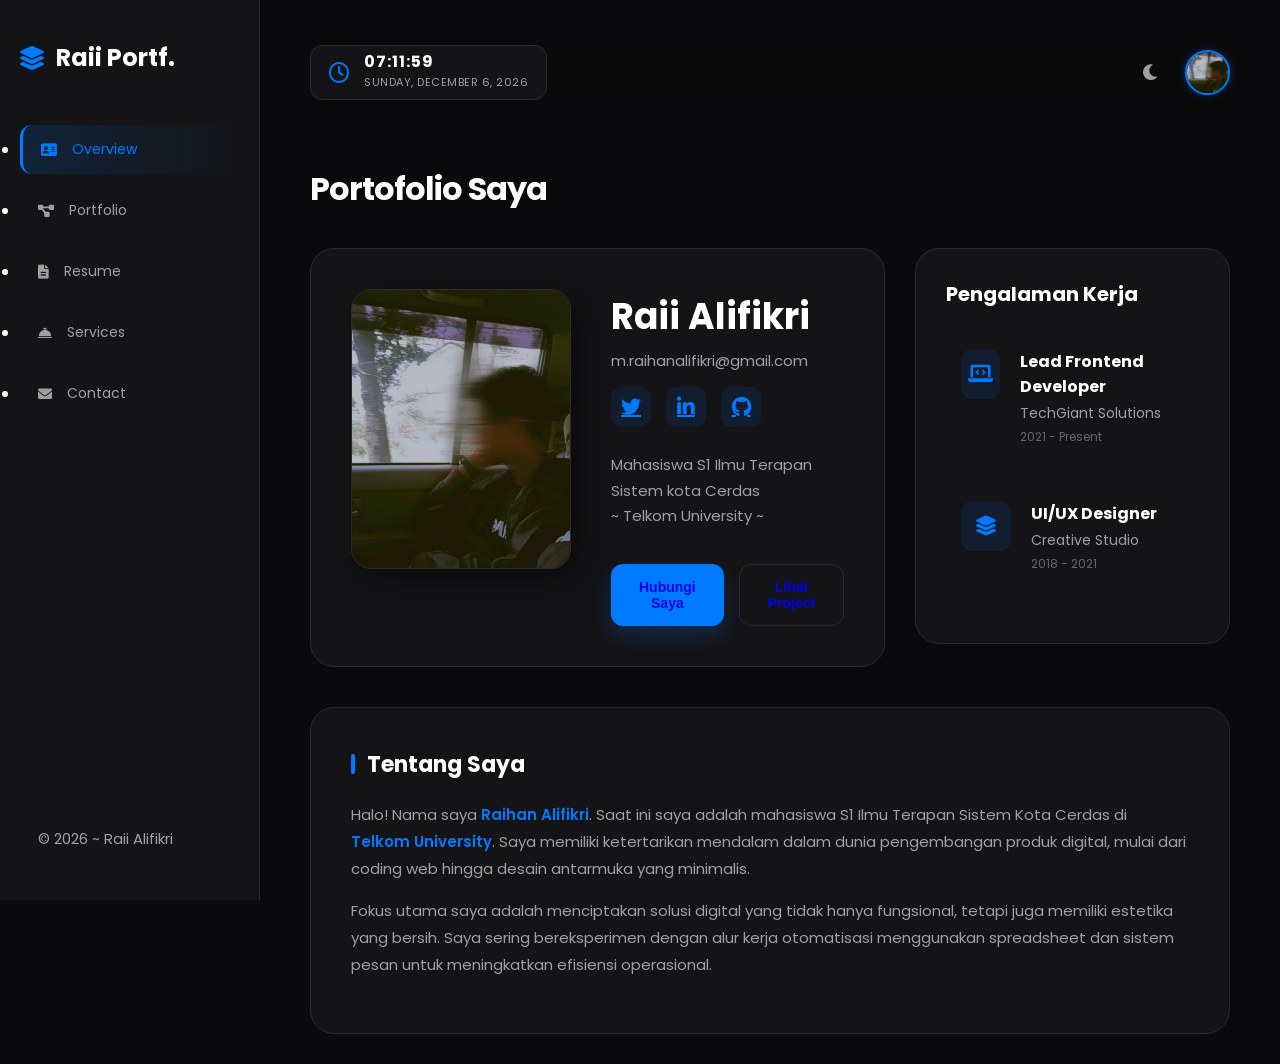
==== index.html @ f6c878d6 "first commit" ====
<!DOCTYPE html>
<html lang="id">

<head>
    <meta charset="UTF-8">
    <meta name="viewport" content="width=device-width, initial-scale=1.0">
    <title>Raii Store | Portfolio Elegan</title>
    <link href="https://fonts.googleapis.com/css2?family=Poppins:wght@300;400;600;700&display=swap" rel="stylesheet">
    <link rel="stylesheet" href="https://cdnjs.cloudflare.com/ajax/libs/font-awesome/6.0.0/css/all.min.css">
    <link rel="stylesheet" href="style.css">
</head>

<body>

    <div id="main-container">

        <aside id="sidebar">
            <div class="logo">
                <i class="fas fa-layer-group"></i> <span>Raii Portf.</span>
            </div>
            <nav>
                <ul>
                    <li><a href="#" class="active"><i class="fas fa-address-card"></i> <span>Overview</span></a></li>
                    <li><a href="portfolio.html"><i class="fas fa-project-diagram"></i> <span>Portfolio</span></a></li>
                    <li><a href="resume.html"><i class="fas fa-file-alt"></i> <span>Resume</span></a></li>
                    <li><a href="services.html"><i class="fas fa-concierge-bell"></i> <span>Services</span></a></li>
                    <li><a href="contact.html"><i class="fas fa-envelope"></i> <span>Contact</span></a></li>
                </ul>
            </nav>
            <a href="#" class="logout">
                <p>&copy; 2026 ~ Raii Alifikri</p>
            </a>
        </aside>

        <main id="main-content">
            <header id="topbar">
                <div class="digital-clock">
                    <div class="clock-icon">
                        <i class="far fa-clock"></i>
                    </div>
                    <div class="time-wrapper">
                        <span id="clock-time">00:00:00</span>
                        <span id="clock-date">Thursday, 9 April 2026</span>
                    </div>
                </div>
                <div class="top-right">
                    <div class="theme-toggle" id="theme-btn">
                        <i class="fas fa-moon"></i> </div>
                    <img src="image/1.jpeg" alt="Profile" class="profile-img-small">
                </div>
            </header>

            <section>
                <h2 class="section-title">Portofolio Saya</h2>
                <div class="content-grid">
                    <div id="profile-card">
                        <img src="image/1.jpeg" alt="Diri" class="profile-pic-large">
                        <div class="profile-info">
                            <div class="profile-header">
                                <div>
                                    <h1>Raii Alifikri</h1>
                                    <p class="email">m.raihanalifikri@gmail.com</p>
                                </div>
                                <div class="social-icons-blue">
                                    <a href="#"><i class="fab fa-twitter"></i></a>
                                    <a href="#"><i class="fab fa-linkedin-in"></i></a>
                                    <a href="#"><i class="fab fa-github"></i></a>
                                </div>
                            </div>

                            <p class="profile-bio">
                                Mahasiswa S1 Ilmu Terapan Sistem kota Cerdas <br>~ Telkom University ~
                            </p>

                            <div class="action-buttons">
                                <button class="btn btn-blue"><a href="contact.html"
                                        style="text-decoration: none;">Hubungi Saya</a></button>
                                <button class="btn btn-outline"><a href="portfolio.html"
                                        style="text-decoration: none;">Lihat Project</a></button>
                            </div>
                        </div>
                    </div>

                    <div id="experience-section">
                        <h3>Pengalaman Kerja</h3>
                        <div class="exp-item">
                            <div class="exp-icon"><i class="fas fa-laptop-code"></i></div>
                            <div class="exp-details">
                                <h4>Lead Frontend Developer</h4>
                                <p class="company">TechGiant Solutions</p>
                                <p class="date">2021 - Present</p>
                            </div>
                        </div>
                        <div class="exp-item">
                            <div class="exp-icon"><i class="fas fa-layer-group"></i></div>
                            <div class="exp-details">
                                <h4>UI/UX Designer</h4>
                                <p class="company">Creative Studio</p>
                                <p class="date">2018 - 2021</p>
                            </div>
                        </div>
                    </div>

                    <div id="about-me-section">
                        <h3>Tentang Saya</h3>
                        <div class="about-content">
                            <p>
                                Halo! Nama saya <strong>Raihan Alifikri</strong>. Saat ini saya adalah mahasiswa S1 Ilmu
                                Terapan Sistem Kota Cerdas di <strong>Telkom University</strong>. Saya memiliki
                                ketertarikan mendalam dalam dunia pengembangan produk digital, mulai dari coding web
                                hingga desain antarmuka yang minimalis.
                            </p>
                            <p>
                                Fokus utama saya adalah menciptakan solusi digital yang tidak hanya fungsional, tetapi
                                juga memiliki estetika yang bersih. Saya sering bereksperimen dengan alur kerja
                                otomatisasi menggunakan spreadsheet dan sistem pesan untuk meningkatkan efisiensi
                                operasional.
                            </p>
                        </div>
                    </div>
                </div>
            </section>
        </main>
    </div>

</body>
<div class="page-transition-overlay" id="transition-overlay"></div>
<script src="script.js"></script>

</html>
---- style.css ----
/* --- VARIABLE WARNA --- */
:root {
    --bg-body: #0a0a0c;
    --bg-card: #141417;
    --bg-card-hover: #1e1e22;
    --text-primary: #ffffff;
    --text-secondary: #a0a0a0;
    --accent-blue: #007bff;
    --border-color: #2a2a2e;
    --sidebar-width: 260px;
}

/* --- GLOBAL STYLES --- */
* {
    margin: 0; padding: 0;
    box-sizing: border-box;
    transition: all 0.3s ease;
}

body {
    font-family: 'Poppins', sans-serif;
    background-color: var(--bg-body);
    color: var(--text-primary);
    overflow-x: hidden;
}

/* --- SIDEBAR --- */
#sidebar {
    width: var(--sidebar-width);
    background-color: var(--bg-card);
    padding: 40px 20px;
    position: fixed;
    height: 100%;
    display: flex;
    flex-direction: column;
    border-right: 1px solid var(--border-color);
    z-index: 100;
}

.logo {
    font-size: 24px; font-weight: 700;
    margin-bottom: 50px; display: flex; align-items: center; gap: 12px;
}

.logo i { color: var(--accent-blue); }

nav ul li { margin-bottom: 12px; }

nav ul li a {
    display: flex; align-items: center; gap: 15px;
    padding: 14px 18px; border-radius: 12px;
    color: var(--text-secondary); text-decoration: none;
    font-size: 14px;
}

nav ul li a.active, nav ul li a:hover {
    background: linear-gradient(90deg, rgba(0, 123, 255, 0.15) 0%, transparent 100%);
    color: var(--accent-blue);
    border-left: 3px solid var(--accent-blue);
}

.logout { 
    margin-top: auto; 
    color: var(--text-secondary); 
    text-decoration: none;
    padding: 10px 18px;
    font-size: 14px;
}

.logout:hover { color: #ff4444; }

/* --- MAIN CONTENT & UPDATED HEADER --- */
#main-content {
    margin-left: var(--sidebar-width);
    padding: 30px 50px;
}

#topbar {
    display: flex; 
    justify-content: space-between;
    align-items: center;
    margin-bottom: 50px;
    background-color: rgba(10, 10, 12, 0.8);
    backdrop-filter: blur(10px);
    position: sticky;
    top: 0;
    z-index: 90;
    padding: 15px 0;
}

.search-box {
    background: var(--bg-card); 
    border: 1px solid var(--border-color);
    padding: 12px 20px; 
    border-radius: 12px; 
    width: 450px; 
    display: flex;
    align-items: center;
}

.search-box i { color: var(--text-secondary); font-size: 14px; }

.search-box input {
    background: transparent; border: none; color: white;
    margin-left: 12px; width: 100%; outline: none;
    font-size: 14px;
}

.top-right {
    display: flex; align-items: center; gap: 25px;
}

.notification i { 
    font-size: 18px; 
    color: var(--text-secondary); 
    cursor: pointer; 
}

.notification i:hover { color: var(--accent-blue); }

.profile-img-small { 
    width: 45px; height: 45px; 
    border-radius: 50%; 
    border: 2px solid var(--accent-blue);
    object-fit: cover;
    box-shadow: 0 0 10px rgba(0, 123, 255, 0.3);
}

/* --- SECTION & PROFILE CARD --- */
.section-title { 
    font-size: 32px; 
    font-weight: 700;
    margin-bottom: 35px; 
    letter-spacing: -1px;
}

.content-grid { 
    display: grid; 
    grid-template-columns: 1.8fr 1fr; 
    gap: 30px; 
    align-items: start;
}

#profile-card {
    background: var(--bg-card); 
    border: 1px solid var(--border-color);
    padding: 40px; 
    border-radius: 24px; 
    display: flex; 
    gap: 40px; /* Jarak antara foto dan teks lebih lebar */
    position: relative;
}

/* GAMBAR PORTFOLIO LEBIH BESAR & RAPI */
.profile-pic-large { 
    width: 220px; /* Ukuran lebih besar */
    height: 280px; 
    border-radius: 20px; 
    object-fit: cover; 
    border: 1px solid rgba(255,255,255,0.1);
    box-shadow: 10px 10px 30px rgba(0,0,0,0.5);
}

.profile-info { flex: 1; display: flex; flex-direction: column; justify-content: center; }

.profile-header h1 { font-size: 36px; font-weight: 700; margin-bottom: 5px; }
.profile-header .email { color: var(--text-secondary); margin-bottom: 15px; font-size: 15px; }

.social-icons-blue { display: flex; gap: 15px; margin-bottom: 25px; }
.social-icons-blue a { 
    color: var(--accent-blue); 
    font-size: 20px; 
    background: rgba(0, 123, 255, 0.1);
    width: 40px; height: 40px;
    display: flex; align-items: center; justify-content: center;
    border-radius: 10px;
}
.social-icons-blue a:hover { background: var(--accent-blue); color: white; transform: translateY(-3px); }

.stat-group { display: flex; gap: 30px; margin-bottom: 30px; }
.stat-item .number { color: var(--accent-blue); font-weight: 700; font-size: 24px; display: block; }
.stat-item .label { font-size: 12px; color: var(--text-secondary); text-transform: uppercase; letter-spacing: 1px; }

.profile-bio { 
    color: var(--text-secondary); 
    font-size: 15px; 
    line-height: 1.7; 
    margin-bottom: 35px; 
}

.profile-bio1 { 
    color: var(--text-secondary); 
    font-size: 15px; 
    line-height: 1.7; 
}

.action-buttons { display: flex; gap: 15px; }

.btn { 
    padding: 14px 28px; 
    border-radius: 12px; 
    font-weight: 600; 
    cursor: pointer; 
    border: none; 
    font-size: 14px;
    display: flex; align-items: center; gap: 10px;
}

.btn-blue { 
    background: var(--accent-blue); 
    color: white; 
    box-shadow: 0 10px 20px rgba(0, 123, 255, 0.2);
}
.btn-blue:hover { background: #0069d9; transform: scale(1.02); }

.btn-outline { 
    background: transparent; 
    border: 1px solid var(--border-color); 
    color: white; 
}
.btn-outline:hover { background: var(--border-color); border-color: var(--accent-blue); }

/* --- EXPERIENCE SECTION --- */
#experience-section { 
    background: var(--bg-card); 
    padding: 30px; 
    border-radius: 24px; 
    border: 1px solid var(--border-color); 
}

#experience-section h3 { margin-bottom: 25px; font-size: 20px; }

.exp-item { 
    display: flex; 
    gap: 20px; 
    margin-bottom: 25px; 
    padding: 15px;
    border-radius: 15px;
}
.exp-item:hover { background: rgba(255,255,255,0.02); }

.exp-icon { 
    color: var(--accent-blue); 
    background: rgba(0,123,255,0.1); 
    width: 50px; height: 50px;
    display: flex; align-items: center; justify-content: center;
    border-radius: 12px; 
    font-size: 20px;
}

.exp-details h4 { font-size: 16px; margin-bottom: 4px; }
.exp-details p.company { font-size: 14px; color: var(--text-secondary); }
.exp-details p.date { font-size: 12px; color: #666; margin-top: 4px; }

/* Responsive */
@media (max-width: 1100px) {
    .content-grid { grid-template-columns: 1fr; }
    .search-box { width: 100%; }
}

/* --- PORTFOLIO SPECIFIC --- */
.portfolio-header {
    display: flex;
    justify-content: space-between;
    align-items: center;
    margin-bottom: 40px;
}

.filter-container {
    display: flex;
    gap: 10px;
}

.filter-btn {
    background: var(--bg-card);
    border: 1px solid var(--border-color);
    color: var(--text-secondary);
    padding: 8px 18px;
    border-radius: 20px;
    cursor: pointer;
    font-size: 13px;
    font-weight: 500;
}

.filter-btn.active, .filter-btn:hover {
    background: var(--accent-blue);
    color: white;
    border-color: var(--accent-blue);
}

/* GRID PROJECT */
.portfolio-grid {
    display: grid;
    grid-template-columns: repeat(auto-fill, minmax(320px, 1fr));
    gap: 30px;
}

.project-card {
    background: var(--bg-card);
    border: 1px solid var(--border-color);
    border-radius: 20px;
    overflow: hidden;
    transition: transform 0.4s ease;
}

.project-card:hover {
    transform: translateY(-10px);
    border-color: var(--accent-blue);
}

.project-img {
    position: relative;
    width: 100%;
    height: 200px;
    overflow: hidden;
}

.project-img img {
    width: 100%;
    height: 100%;
    object-fit: cover;
}

/* OVERLAY EFFECT */
.project-overlay {
    position: absolute;
    top: 0; left: 0; width: 100%; height: 100%;
    background: rgba(0, 123, 255, 0.85);
    display: flex;
    align-items: center;
    justify-content: center;
    opacity: 0;
    transition: opacity 0.3s ease;
}

.project-card:hover .project-overlay {
    opacity: 1;
}

.overlay-content {
    display: flex;
    flex-direction: column;
    gap: 10px;
}

.overlay-content a {
    padding: 10px 20px;
    border-radius: 8px;
    font-size: 14px;
    font-weight: 600;
    text-align: center;
    text-decoration: none;
}

.view-btn { background: white; color: var(--accent-blue); }
.github-btn { background: #141417; color: white; border: 1px solid white; }

/* PROJECT INFO */
.project-info {
    padding: 25px;
}

.project-info .category {
    font-size: 11px;
    color: var(--accent-blue);
    text-transform: uppercase;
    letter-spacing: 2px;
    font-weight: 700;
}

.project-info h3 {
    margin: 10px 0;
    font-size: 20px;
}

.project-info p {
    font-size: 14px;
    color: var(--text-secondary);
    line-height: 1.6;
    margin-bottom: 20px;
}

.tech-stack {
    display: flex;
    gap: 8px;
    flex-wrap: wrap;
}

.tech-stack span {
    background: rgba(255,255,255,0.05);
    padding: 4px 12px;
    border-radius: 6px;
    font-size: 12px;
    color: var(--accent-blue);
    border: 1px solid rgba(0, 123, 255, 0.2);
}

/* --- PAGE TRANSITION --- */
.page-transition-overlay {
    position: fixed;
    top: 0;
    left: 0;
    width: 100%;
    height: 100%;
    background-color: var(--bg-body); /* Warna hitam sesuai tema lu */
    z-index: 9999;
    pointer-events: none;
    opacity: 0;
    transition: opacity 0.5s ease-in-out;
}

/* --- UPDATED PAGE TRANSITION (BLUR VERSION) --- */
.page-transition-overlay {
    position: fixed;
    top: 0;
    left: 0;
    width: 100%;
    height: 100%;
    /* Hitam transparan (0.6) biar masih kelihatan samar di belakangnya */
    background-color: rgba(10, 10, 12, 0.6); 
    /* Efek Blur */
    backdrop-filter: blur(0px); 
    -webkit-backdrop-filter: blur(0px); /* Support Safari */
    z-index: 9999;
    pointer-events: none;
    opacity: 0;
    transition: opacity 0.5s ease, backdrop-filter 0.5s ease;
}

/* Saat transisi aktif */
.page-transition-overlay.active {
    opacity: 1;
    backdrop-filter: blur(15px); /* Tingkat nge-blur pas transisi */
    -webkit-backdrop-filter: blur(15px);
    pointer-events: all;
}

/* Biar konten halaman baru muncul lebih halus dari arah bawah */
#main-content {
    animation: fadeInContent 0.8s ease-out;
}

@keyframes fadeInContent {
    from { 
        opacity: 0; 
        transform: translateY(20px); 
        filter: blur(10px); /* Halaman baru mulai dari kondisi blur juga */
    }
    to { 
        opacity: 1; 
        transform: translateY(0); 
        filter: blur(0px);
    }
}

/* --- RESUME SPECIFIC --- */
.resume-grid {
    display: grid;
    grid-template-columns: 1.5fr 1fr;
    gap: 30px;
}

.resume-box {
    background: var(--bg-card);
    border: 1px solid var(--border-color);
    padding: 30px;
    border-radius: 20px;
    margin-bottom: 30px;
}

.box-title {
    font-size: 18px;
    margin-bottom: 25px;
    color: var(--accent-blue);
    display: flex;
    align-items: center;
    gap: 10px;
}

/* Timeline Style */
.timeline {
    border-left: 2px solid var(--border-color);
    margin-left: 10px;
    padding-left: 20px;
}

.timeline-item {
    position: relative;
    margin-bottom: 30px;
}

.timeline-item::before {
    content: '';
    position: absolute;
    left: -27px;
    top: 5px;
    width: 12px;
    height: 12px;
    background: var(--accent-blue);
    border-radius: 50%;
    border: 3px solid var(--bg-card);
}

.timeline-item .date {
    font-size: 12px;
    color: var(--accent-blue);
    font-weight: 600;
}

.timeline-item h4 {
    margin: 5px 0;
    font-size: 16px;
}

.timeline-item p {
    font-size: 13px;
    color: var(--text-secondary);
}

/* Skills Tag */
.skills-container {
    display: flex;
    flex-wrap: wrap;
    gap: 10px;
}

.skill-tag {
    background: rgba(255,255,255,0.05);
    border: 1px solid var(--border-color);
    padding: 8px 15px;
    border-radius: 10px;
    font-size: 13px;
    color: var(--text-primary);
}

.skill-tag:hover {
    border-color: var(--accent-blue);
    background: rgba(0, 123, 255, 0.1);
}

/* Cert List */
.cert-list li {
    display: flex;
    align-items: center;
    gap: 12px;
    margin-bottom: 15px;
    font-size: 14px;
    color: var(--text-secondary);
}

.cert-list i {
    color: var(--accent-blue);
}

/* Download Button Header */
.btn-download {
    background: transparent;
    border: 1px solid var(--accent-blue);
    color: var(--accent-blue);
    padding: 8px 15px;
    border-radius: 10px;
    font-size: 13px;
    font-weight: 600;
    cursor: pointer;
    transition: 0.3s;
}

.btn-download:hover {
    background: var(--accent-blue);
    color: white;
}

/* --- SERVICES SPECIFIC --- */
.services-grid {
    display: grid;
    grid-template-columns: repeat(auto-fit, minmax(300px, 1fr));
    gap: 25px;
}

.service-card {
    background: var(--bg-card);
    border: 1px solid var(--border-color);
    padding: 40px;
    border-radius: 24px;
    text-align: left;
    transition: 0.4s;
}

.service-card:hover {
    border-color: var(--accent-blue);
    transform: translateY(-5px);
    background: linear-gradient(145deg, var(--bg-card) 0%, #1a1a1e 100%);
}

.service-icon {
    font-size: 30px;
    color: var(--accent-blue);
    background: rgba(0, 123, 255, 0.1);
    width: 65px;
    height: 65px;
    display: flex;
    align-items: center;
    justify-content: center;
    border-radius: 16px;
    margin-bottom: 25px;
}

.service-card h3 {
    font-size: 22px;
    margin-bottom: 15px;
}

.service-card p {
    font-size: 14px;
    color: var(--text-secondary);
    line-height: 1.6;
    margin-bottom: 25px;
}

.service-features {
    list-style: none;
}

.service-features li {
    font-size: 13px;
    color: var(--text-primary);
    margin-bottom: 10px;
    display: flex;
    align-items: center;
    gap: 10px;
}

.service-features li i {
    color: var(--accent-blue);
    font-size: 12px;
}

/* --- CONTACT SPECIFIC --- */
.contact-grid {
    display: grid;
    grid-template-columns: 1fr 1.5fr;
    gap: 40px;
    align-items: start;
}

.contact-info {
    display: flex;
    flex-direction: column;
    gap: 20px;
}

.contact-card {
    background: var(--bg-card);
    border: 1px solid var(--border-color);
    padding: 25px;
    border-radius: 20px;
    display: flex;
    align-items: center;
    gap: 20px;
}

.contact-card i {
    font-size: 24px;
    color: var(--accent-blue);
    background: rgba(0, 123, 255, 0.1);
    width: 50px;
    height: 50px;
    display: flex;
    align-items: center;
    justify-content: center;
    border-radius: 12px;
}

.contact-card h4 {
    font-size: 14px;
    color: var(--text-secondary);
    margin-bottom: 5px;
}

.contact-card p {
    font-size: 16px;
    font-weight: 600;
}

/* Form Styles */
.contact-form-container {
    background: var(--bg-card);
    border: 1px solid var(--border-color);
    padding: 40px;
    border-radius: 24px;
}

.form-group {
    margin-bottom: 25px;
}

.form-group label {
    display: block;
    font-size: 14px;
    margin-bottom: 10px;
    color: var(--text-secondary);
}

.form-group input, .form-group textarea {
    width: 100%;
    background: var(--bg-body);
    border: 1px solid var(--border-color);
    padding: 15px;
    border-radius: 12px;
    color: white;
    font-family: inherit;
    outline: none;
    transition: 0.3s;
}

.form-group input:focus, .form-group textarea:focus {
    border-color: var(--accent-blue);
    box-shadow: 0 0 10px rgba(0, 123, 255, 0.1);
}

.form-group textarea {
    width: 100%;
    background: var(--bg-body);
    border: 1px solid var(--border-color);
    padding: 15px;
    border-radius: 12px;
    color: white;
    font-family: inherit;
    outline: none;
    transition: 0.3s;

    /* --- TAMBAHKAN INI BRE --- */
    resize: none;            /* MATIKAN fitur tarik manual */
    max-height: 150px;       /* Biar nggak kepanjangan ke bawah */
    overflow-y: auto;        /* Muncul scroll kalo teks kepanjangan */
    line-height: 1.6;
}

/* Custom Scrollbar biar makin ganteng */
.form-group textarea::-webkit-scrollbar {
    width: 6px;
}
.form-group textarea::-webkit-scrollbar-thumb {
    background: var(--border-color);
    border-radius: 10px;
}
.form-group textarea::-webkit-scrollbar-thumb:hover {
    background: var(--accent-blue);
}

.contact-form-container .btn {
    width: 100%;
    justify-content: center;
}

/* --- ABOUT ME SECTION (FULL WIDTH) --- */
#about-me-section {
    background: var(--bg-card);
    border: 1px solid var(--border-color);
    padding: 40px;
    border-radius: 24px;
    
    /* Ini kuncinya bre, biar ngelebar sepanjang 2 card di atasnya */
    grid-column: 1 / -1; 
    
    margin-top: 10px;
}

#about-me-section h3 {
    font-size: 22px;
    margin-bottom: 20px;
    color: var(--text-primary);
    display: flex;
    align-items: center;
    gap: 12px;
}

#about-me-section h3::before {
    content: '';
    width: 4px;
    height: 20px;
    background: var(--accent-blue);
    border-radius: 10px;
}

.about-content p {
    color: var(--text-secondary);
    line-height: 1.8;
    font-size: 15px;
    margin-bottom: 15px;
}

.about-content strong {
    color: var(--accent-blue);
    font-weight: 600;
}

/* --- STATUS OVERLAY (Full Screen Transparan) --- */
.status-overlay {
    position: fixed;
    top: 0; left: 0;
    width: 100%; height: 100%;
    background: rgba(0, 0, 0, 0.4); /* Hitam tipis biar web di belakang tetep kelihatan */
    display: none;
    justify-content: center;
    align-items: center;
    z-index: 99999;
}

/* --- KOTAK NOTIFIKASI (Efek Blur di Sini) --- */
.status-content {
    text-align: center;
    padding: 50px;
    
    /* Efek Glassmorphism */
    background: rgba(20, 20, 23, 0.7); /* Background kartu agak transparan */
    backdrop-filter: blur(15px);       /* NAH, ini yang bikin burem di dalem kotak aja */
    -webkit-backdrop-filter: blur(15px);
    
    border: 1px solid rgba(255, 255, 255, 0.1);
    border-radius: 30px;
    min-width: 350px;
    box-shadow: 0 25px 50px rgba(0,0,0,0.6);
    animation: popIn 0.4s cubic-bezier(0.175, 0.885, 0.32, 1.275);
}

.status-icon {
    font-size: 80px;
    margin-bottom: 25px;
    display: block;
}

.icon-success { color: #00ff88; filter: drop-shadow(0 0 15px rgba(0, 255, 136, 0.5)); }
.icon-error { color: #ff4444; filter: drop-shadow(0 0 15px rgba(255, 68, 68, 0.5)); }

/* Spinner tetep sama */
.status-spinner {
    width: 50px; height: 50px;
    border: 4px solid rgba(255, 255, 255, 0.1);
    border-top: 4px solid var(--accent-blue);
    border-radius: 50%;
    animation: spin 1s linear infinite;
    margin: 0 auto 20px;
}

#status-message {
    font-size: 17px;
    font-weight: 600;
    color: white;
    letter-spacing: 0.5px;
}

@keyframes spin { to { transform: rotate(360deg); } }
@keyframes popIn {
    from { transform: scale(0.8); opacity: 0; }
    to { transform: scale(1); opacity: 1; }
}

/* ==========================================================================
   RESPONSIVE ENGINE - BY GEMINI (RAII PORTF. EDITION)
   ========================================================================== */

/* --- TABLET & LAPTOP KECIL (Max 1100px) --- */
@media (max-width: 1100px) {
    #main-content {
        padding: 30px 20px;
    }
    
    .content-grid, .resume-grid, .contact-grid {
        grid-template-columns: 1fr; /* Jadi satu kolom */
    }

    #profile-card {
        flex-direction: column;
        align-items: center;
        text-align: center;
        gap: 30px;
    }

    .profile-info {
        align-items: center;
    }

    .stat-group, .action-buttons {
        justify-content: center;
    }

    .search-box {
        width: 100%;
        max-width: 300px;
    }
}

/* --- HP & DEVICE KECIL (Max 768px) --- */
@media (max-width: 768px) {
    :root {
        --sidebar-width: 0px; /* Sidebar ilang dari layout utama */
    }

    /* 1. Transform Sidebar jadi Bottom Nav */
    #sidebar {
        width: 100%;
        height: 70px;
        bottom: 0;
        top: auto;
        flex-direction: row;
        padding: 0 15px;
        border-right: none;
        border-top: 1px solid var(--border-color);
        justify-content: center;
        position: fixed;
    }

    #sidebar .logo, #sidebar .logout {
        display: none; /* Logo & Logout disembunyiin biar lega */
    }

    nav {
        width: 100%;
    }

    nav ul {
        display: flex;
        justify-content: space-around;
        align-items: center;
        height: 100%;
    }

    nav ul li {
        margin-bottom: 0;
    }

    nav ul li a {
        flex-direction: column;
        gap: 5px;
        padding: 8px;
        font-size: 10px;
        border-left: none !important;
        border-bottom: 3px solid transparent;
    }

    nav ul li a i {
        font-size: 18px;
    }

    nav ul li a.active {
        border-bottom: 3px solid var(--accent-blue);
        background: transparent;
    }

    /* 2. Main Content Adjustments */
    #main-content {
        margin-left: 0;
        padding: 20px 15px 100px 15px; /* Kasih padding bawah biar gak ketutup nav */
    }

    #topbar {
        padding: 10px 0;
        margin-bottom: 25px;
    }

    .search-box {
        display: none; /* Di HP search box biasanya menu terpisah, sembunyiin dulu biar rapi */
    }

    .section-title {
        font-size: 24px;
        margin-bottom: 20px;
    }

    /* 3. Portfolio & Services */
    .portfolio-header {
        flex-direction: column;
        align-items: flex-start;
        gap: 15px;
    }

    .filter-container {
        overflow-x: auto;
        width: 100%;
        padding-bottom: 10px;
        white-space: nowrap;
    }

    .services-grid {
        grid-template-columns: 1fr;
    }

    /* 4. Resume & Contact */
    .status-content {
        min-width: 90%;
        padding: 30px 20px;
    }

    .profile-pic-large {
        width: 100%;
        height: auto;
        max-width: 250px;
    }

    .contact-form-container {
        padding: 25px;
    }
}

/* --- HP SUPER KECIL (Max 480px) --- */
@media (max-width: 480px) {
    .profile-header h1 {
        font-size: 26px;
    }

    .stat-group {
        gap: 15px;
    }

    .stat-item .number {
        font-size: 18px;
    }

    .action-buttons {
        flex-direction: column;
        width: 100%;
    }

    .btn {
        width: 100%;
        justify-content: center;
    }
}

/* ==========================================================================
   ADVANCED SCALING ENGINE (SMALL & LARGE DEVICES)
   ========================================================================== */

/* --- 1. UNTUK MONITOR BESAR (Desktop Gede / UltraWide) --- */
@media (min-width: 1600px) {
    #main-content {
        max-width: 1400px; /* Jaga konten tetep di tengah */
        margin-right: auto;
        padding: 50px 80px;
    }

    .section-title { font-size: 42px; }
    .profile-header h1 { font-size: 48px; }
    .profile-bio, .about-content p { font-size: 18px; }
    
    #profile-card { padding: 60px; gap: 60px; }
    .profile-pic-large { width: 300px; height: 380px; }
}

/* --- 2. PENYESUAIAN FONT DINAMIS (Berlaku Global) --- */
/* Pake clamp biar font nge-scale otomatis tapi punya batas min & max */
h1 { font-size: clamp(24px, 5vw, 36px); }
h2.section-title { font-size: clamp(22px, 4vw, 32px); }
p { font-size: clamp(13px, 2vw, 15px); }

/* --- 3. UNTUK HP (Small Devices) --- */
@media (max-width: 768px) {
    /* Kecilin Card & Padding Section */
    #main-content { padding: 15px 12px 90px 12px; }
    
    #profile-card, #experience-section, .resume-box, 
    .service-card, .contact-form-container, #about-me-section {
        padding: 20px !important; /* Perkecil padding dalam card */
        border-radius: 18px;      /* Lengkungan lebih kecil biar slim */
    }

    /* Kecilin Element di dalam Card */
    .profile-pic-large {
        max-width: 180px; /* Foto profil lebih mungil di HP */
        box-shadow: 5px 5px 15px rgba(0,0,0,0.3);
    }

    .stat-group { gap: 15px; margin-bottom: 20px; }
    .stat-item .number { font-size: 18px; }
    .stat-item .label { font-size: 10px; }

    .service-card { padding: 25px !important; }
    .service-icon { width: 50px; height: 50px; font-size: 22px; }
    
    .exp-item { padding: 10px; gap: 12px; }
    .exp-icon { width: 40px; height: 40px; font-size: 16px; }

    /* Button lebih ringkas */
    .btn { padding: 10px 20px; font-size: 13px; }
}

/* --- 4. UNTUK HP SUPER KECIL (iPhone SE / Fold / HP Jadul) --- */
@media (max-width: 380px) {
    .section-title { font-size: 20px; }
    
    /* Grid Portfolio jadi lebih padat */
    .portfolio-grid {
        grid-template-columns: 1fr; /* Tetep 1 kolom tapi gap dikecilin */
        gap: 15px;
    }

    .project-info { padding: 15px; }
    .project-info h3 { font-size: 17px; }
    
    /* Form input lebih ramping */
    .form-group { margin-bottom: 15px; }
    .form-group input, .form-group textarea { padding: 10px; font-size: 13px; }
    
    /* Sembunyikan text bio yang terlalu panjang di HP super kecil (opsional) */
    .profile-bio { 
        display: -webkit-box;
        -webkit-line-clamp: 4; /* Cuma tampil 4 baris */
        -webkit-box-orient: vertical;
        overflow: hidden;
    }
}

/* State Default */
.project-card {
    transition: all 0.5s cubic-bezier(0.4, 0, 0.2, 1);
    transform: scale(1);
    opacity: 1;
    visibility: visible;
}

/* State pas di-filter (disembunyikan) */
.project-card.is-hidden {
    transform: scale(0.5); /* Mengecil */
    opacity: 0;            /* Menghilang */
    visibility: hidden;    /* Gak bisa diklik */
    width: 0;              /* Biar grid-nya ngerapet otomatis */
    height: 0;
    margin: 0;
    padding: 0;
    border: none;
}

.project-card {
    transition: all 0.4s ease;
    opacity: 1;
    transform: scale(1);
    display: block; /* Atau sesuai grid lu */
}

.project-card.is-hidden {
    opacity: 0;
    transform: scale(0.8);
    display: none; /* Cara paling aman biar layout grid ngerapet */
}

.digital-clock {
    display: flex;
    align-items: center;
    gap: 15px;
    background: var(--bg-card);
    padding: 8px 18px;
    border-radius: 12px;
    border: 1px solid var(--border-color);
}

.clock-icon {
    font-size: 20px;
    color: var(--accent-blue);
    display: flex;
    align-items: center;
}

.time-wrapper {
    display: flex;
    flex-direction: column;
    justify-content: center;
}

#clock-time {
    font-size: 16px;
    font-weight: 700;
    color: var(--text-primary);
    line-height: 1;
    letter-spacing: 1px;
}

#clock-date {
    font-size: 11px;
    color: var(--text-secondary);
    text-transform: uppercase;
    letter-spacing: 0.5px;
    margin-top: 4px;
}

/* Biar rapi di mobile juga bre */
@media (max-width: 768px) {
    .digital-clock {
        padding: 5px 12px;
    }
    #clock-time { font-size: 14px; }
    #clock-date { font-size: 9px; }
}

/* --- LIGHT MODE VARIABLES --- */
body.light-mode {
    --bg-body: #f4f7f6;          /* Abu-abu sangat muda */
    --bg-card: #ffffff;          /* Putih bersih */
    --bg-card-hover: #f0f0f0;
    --text-primary: #1a1a1e;     /* Hitam gelap */
    --text-secondary: #666666;   /* Abu-abu teks */
    --border-color: #e0e0e0;     /* Border soft */
}

/* Penyesuaian khusus Light Mode biar makin cakep */
body.light-mode #topbar {
    background-color: rgba(244, 247, 246, 0.8);
}

body.light-mode .github-btn {
    background: #1a1a1e;
    color: white;
}

body.light-mode .skill-tag, 
body.light-mode .tech-stack span {
    background: rgba(0, 123, 255, 0.05);
}

body.light-mode .search-box input {
    color: #1a1a1e;
}

/* Transisi icon saat klik */
.theme-toggle {
    cursor: pointer;
    font-size: 18px;
    color: var(--text-secondary);
    transition: 0.3s;
}
.theme-toggle:hover { color: var(--accent-blue); }
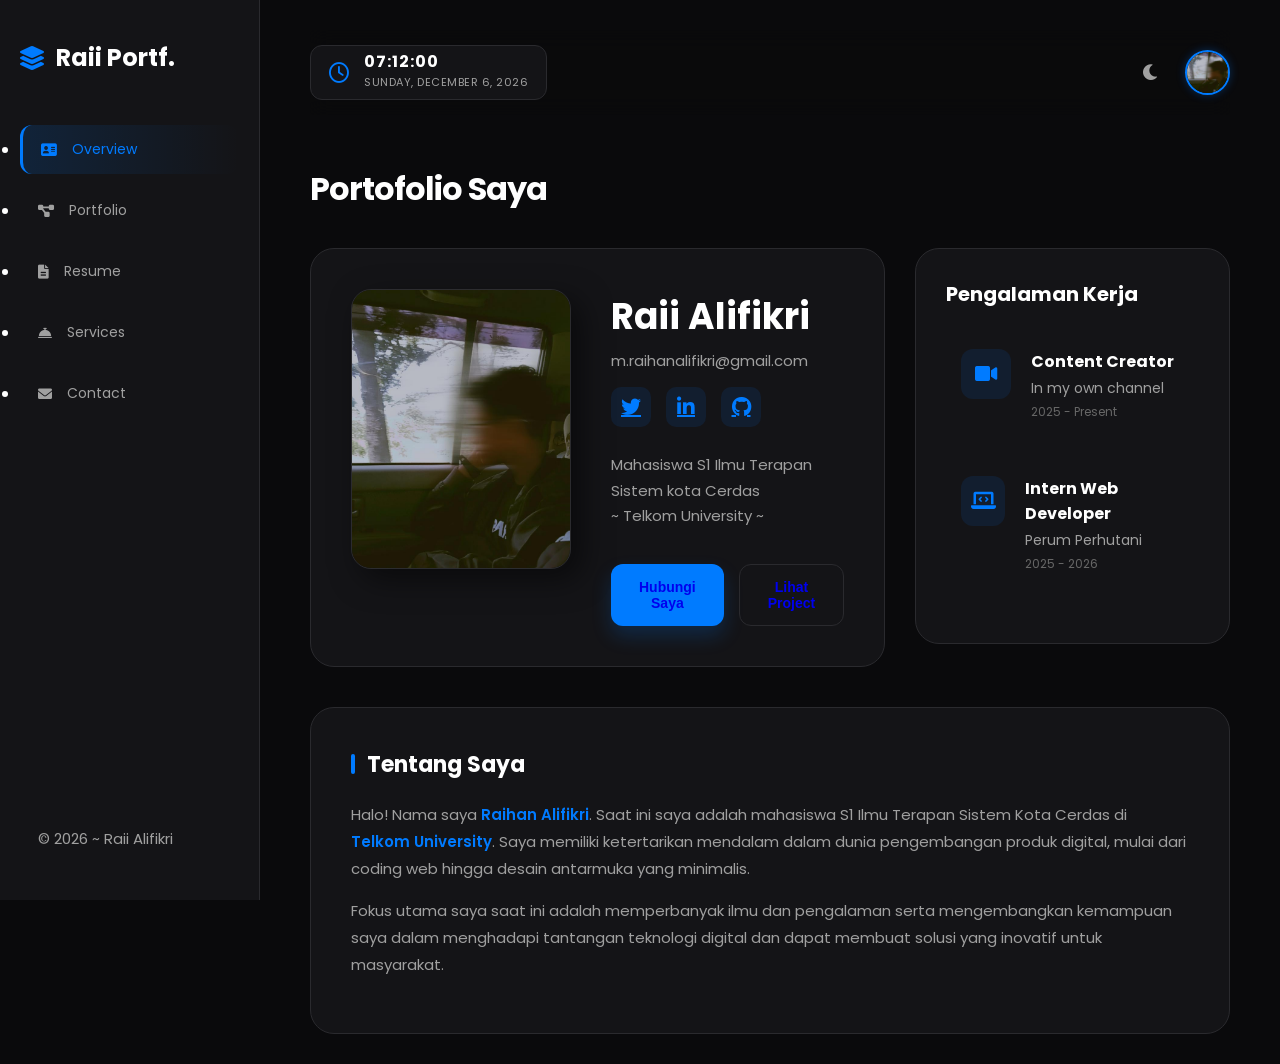
==== commit 93463d43: "semi final" ====
--- a/index.html
+++ b/index.html
@@ -4,7 +4,7 @@
 <head>
     <meta charset="UTF-8">
     <meta name="viewport" content="width=device-width, initial-scale=1.0">
-    <title>Raii Store | Portfolio Elegan</title>
+    <title>Raii Portfolio</title>
     <link href="https://fonts.googleapis.com/css2?family=Poppins:wght@300;400;600;700&display=swap" rel="stylesheet">
     <link rel="stylesheet" href="https://cdnjs.cloudflare.com/ajax/libs/font-awesome/6.0.0/css/all.min.css">
     <link rel="stylesheet" href="style.css">
@@ -83,22 +83,25 @@
 
                     <div id="experience-section">
                         <h3>Pengalaman Kerja</h3>
+
+                        <div class="exp-item">
+                            <div class="exp-icon"><i class="fa-solid fa-video"></i></div>
+                            <div class="exp-details">
+                                <h4>Content Creator</h4>
+                                <p class="company">In my own channel</p>
+                                <p class="date">2025 - Present</p>
+                            </div>
+                        </div>
+
                         <div class="exp-item">
                             <div class="exp-icon"><i class="fas fa-laptop-code"></i></div>
                             <div class="exp-details">
-                                <h4>Lead Frontend Developer</h4>
-                                <p class="company">TechGiant Solutions</p>
-                                <p class="date">2021 - Present</p>
+                                <h4>Intern Web Developer</h4>
+                                <p class="company">Perum Perhutani</p>
+                                <p class="date">2025 - 2026</p>
                             </div>
                         </div>
-                        <div class="exp-item">
-                            <div class="exp-icon"><i class="fas fa-layer-group"></i></div>
-                            <div class="exp-details">
-                                <h4>UI/UX Designer</h4>
-                                <p class="company">Creative Studio</p>
-                                <p class="date">2018 - 2021</p>
-                            </div>
-                        </div>
+                        
                     </div>
 
                     <div id="about-me-section">
@@ -111,10 +114,9 @@
                                 hingga desain antarmuka yang minimalis.
                             </p>
                             <p>
-                                Fokus utama saya adalah menciptakan solusi digital yang tidak hanya fungsional, tetapi
-                                juga memiliki estetika yang bersih. Saya sering bereksperimen dengan alur kerja
-                                otomatisasi menggunakan spreadsheet dan sistem pesan untuk meningkatkan efisiensi
-                                operasional.
+                                Fokus utama saya saat ini adalah memperbanyak ilmu dan pengalaman serta
+                                mengembangkan kemampuan saya dalam menghadapi tantangan teknologi digital
+                                dan dapat membuat solusi yang inovatif untuk masyarakat.
                             </p>
                         </div>
                     </div>
